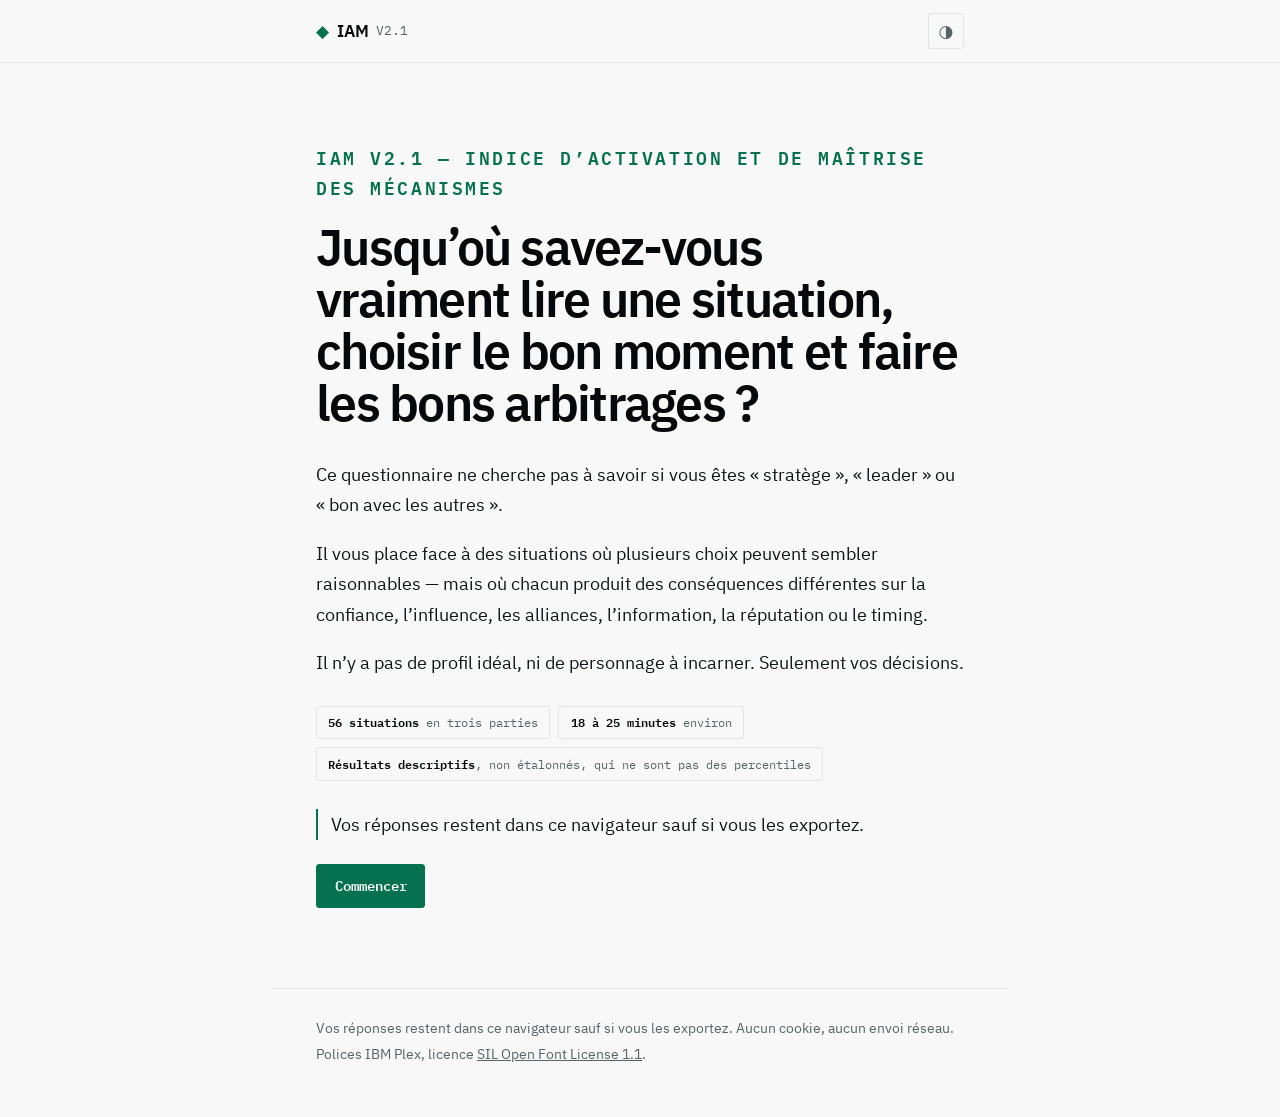
==== site/index.html @ f60e90b0 "Retire la mention pre-validation de l'en-tete et de l'accueil La mention « instrument experimental p" ====
<!doctype html>
<html lang="fr">
<head>
  <meta charset="utf-8">
  <meta name="viewport" content="width=device-width, initial-scale=1">
  <meta name="description" content="IAM V2.1 — Indice d’Activation et de Maîtrise des mécanismes. Questionnaire expérimental : 56 situations sur la lecture des groupes, la confiance, l’influence, l’information et le timing. Calcul local, aucune réponse transmise.">
  <meta name="referrer" content="no-referrer">
  <!-- Instrument pre-validation : pas d'indexation tant qu'il n'est pas valide. -->
  <meta name="robots" content="noindex">
  <!-- Aucune ressource distante : tout est servi par GitHub Pages lui-meme. -->
  <meta http-equiv="Content-Security-Policy"
        content="default-src 'self'; script-src 'self'; style-src 'self'; font-src 'self'; img-src 'self' data:; connect-src 'none'; form-action 'none'; base-uri 'none'">
  <title>IAM V2.1 — Indice d’Activation et de Maîtrise des mécanismes</title>
  <script src="assets/theme.js"></script>
  <link rel="preload" href="fonts/IBMPlexSans-Regular-Latin1.woff2" as="font" type="font/woff2" crossorigin>
  <link rel="stylesheet" href="assets/styles.css">
  <script type="module" src="assets/app.js"></script>
</head>
<body>
  <a class="skip" href="#app">Aller au contenu</a>
  <header class="top">
    <div class="wrap top-inner">
      <p class="brand"><span class="glyph" aria-hidden="true">◆</span> IAM <span class="ver">V2.1</span></p>
      <div class="top-right">
        <button id="theme-toggle" class="theme-toggle" type="button" aria-label="Changer de thème">◐</button>
      </div>
    </div>
  </header>
  <main id="app" class="wrap" tabindex="-1">
    <noscript>
      <p>Ce questionnaire nécessite JavaScript. Aucune donnée n’est envoyée : tout reste dans votre navigateur.</p>
    </noscript>
  </main>
  <footer class="wrap foot">
    <p>Vos réponses restent dans ce navigateur sauf si vous les exportez. Aucun cookie, aucun envoi réseau.</p>
    <p>Polices IBM Plex, licence <a href="fonts/OFL.txt">SIL Open Font License 1.1</a>.</p>
  </footer>
</body>
</html>
---- site/assets/styles.css ----
/* ==========================================================================
   IAM V2.1 -- feuille de style.

   Jetons, polices et bascule de theme repris de l'Atlas doctrinal
   (s-geffroy/economic-doctrine-atlas), lui-meme aligne sur ligne de crete :
   les deux sites se lisent comme une meme famille. Sombre par defaut.

   Contrastes WCAG AA (texte >= 4.5:1) dans les deux themes ; aucun etat
   n'est signale par la couleur seule (texte, coche ou style de bordure).
   ========================================================================== */

@font-face {
  font-family: "Plex Sans";
  src: url("../fonts/IBMPlexSans-Regular-Latin1.woff2") format("woff2");
  font-weight: 400; font-style: normal; font-display: swap;
}
@font-face {
  font-family: "Plex Sans";
  src: url("../fonts/IBMPlexSans-SemiBold-Latin1.woff2") format("woff2");
  font-weight: 600 700; font-style: normal; font-display: swap;
}
@font-face {
  font-family: "Plex Mono";
  src: url("../fonts/IBMPlexMono-Regular-Latin1.woff2") format("woff2");
  font-weight: 400; font-style: normal; font-display: swap;
}
@font-face {
  font-family: "Plex Mono";
  src: url("../fonts/IBMPlexMono-SemiBold-Latin1.woff2") format("woff2");
  font-weight: 600 700; font-style: normal; font-display: swap;
}

/* --- Jetons --------------------------------------------------------------- */

:root {
  --fond:        #0B0E0F;
  --surface:     #12171A;
  --surface-vive:#171E22;
  --filet:       #1F2A2E;
  --filet-vif:   #2C3B41;
  --texte:       #D6DEE1;
  --texte-fort:  #F2F6F7;
  --attenue:     #8796A0;
  --accent:      #5EE6A8;
  --accent-doux: rgba(94, 230, 168, .12);
  --alerte:      #E8B36F;
  --alerte-doux: rgba(232, 179, 111, .12);

  --police-sans: "Plex Sans", ui-sans-serif, system-ui, -apple-system, "Segoe UI", Roboto, sans-serif;
  --police-mono: "Plex Mono", ui-monospace, SFMono-Regular, "SF Mono", Menlo, Consolas, monospace;

  --rangee: 46rem;
  --gouttiere: clamp(1rem, 4vw, 2.75rem);
  --rayon: 3px;
  --transition: 140ms ease;

  color-scheme: dark;
}

@media (prefers-color-scheme: light) {
  :root:not([data-theme="dark"]) {
    --fond:        #F7F8F7;
    --surface:     #FFFFFF;
    --surface-vive:#FFFFFF;
    --filet:       #E1E6E4;
    --filet-vif:   #C6D0CD;
    --texte:       #10161A;
    --texte-fort:  #05090B;
    --attenue:     #566468;
    --accent:      #06714E;
    --accent-doux: rgba(6, 113, 78, .09);
    --alerte:      #8A5A12;
    --alerte-doux: rgba(138, 90, 18, .09);
    color-scheme: light;
  }
}

:root[data-theme="light"] {
  --fond:        #F7F8F7;
  --surface:     #FFFFFF;
  --surface-vive:#FFFFFF;
  --filet:       #E1E6E4;
  --filet-vif:   #C6D0CD;
  --texte:       #10161A;
  --texte-fort:  #05090B;
  --attenue:     #566468;
  --accent:      #06714E;
  --accent-doux: rgba(6, 113, 78, .09);
  --alerte:      #8A5A12;
  --alerte-doux: rgba(138, 90, 18, .09);
  color-scheme: light;
}

/* --- Socle ---------------------------------------------------------------- */

*, *::before, *::after { box-sizing: border-box; }

html { -webkit-text-size-adjust: 100%; }

body {
  margin: 0;
  min-height: 100vh;
  display: flex;
  flex-direction: column;
  background: var(--fond);
  color: var(--texte);
  font-family: var(--police-sans);
  font-size: 1.0625rem;
  line-height: 1.65;
  font-synthesis: none;
  -webkit-font-smoothing: antialiased;
}

a { color: inherit; }
a:hover { color: var(--accent); }

:focus-visible {
  outline: 2px solid var(--accent);
  outline-offset: 2px;
}
main:focus, h1:focus, h2:focus { outline: none; }

.wrap {
  width: min(var(--rangee), 100%);
  margin-inline: auto;
  padding-inline: var(--gouttiere);
}

.sr-only {
  position: absolute !important;
  width: 1px; height: 1px;
  padding: 0; margin: -1px;
  overflow: hidden; clip: rect(0 0 0 0);
  white-space: nowrap; border: 0;
}

.skip {
  position: absolute; left: 1rem; top: -3rem; z-index: 10;
  background: var(--surface); color: var(--texte-fort);
  padding: .5rem .75rem; border: 1px solid var(--accent); border-radius: var(--rayon);
}
.skip:focus { top: .5rem; }

/* --- En-tete et pied ------------------------------------------------------ */

.top {
  position: sticky; top: 0; z-index: 3;
  background: color-mix(in srgb, var(--fond) 92%, transparent);
  border-bottom: 1px solid var(--filet);
  backdrop-filter: blur(12px);
}
.top-inner {
  display: flex; flex-wrap: wrap; align-items: center; justify-content: space-between;
  gap: .5rem 1rem;
  padding-block: .8rem;
}
.brand {
  margin: 0;
  display: inline-flex; align-items: center; gap: .5rem;
  font-weight: 600; letter-spacing: -.01em;
  color: var(--texte-fort);
}
.glyph { color: var(--accent); }
.ver { font-family: var(--police-mono); font-size: .8rem; font-weight: 400; color: var(--attenue); }
.top-right { display: flex; align-items: center; gap: .6rem; }
.theme-toggle {
  border: 1px solid var(--filet); background: none; cursor: pointer;
  width: 2.25rem; height: 2.25rem; line-height: 1;
  border-radius: var(--rayon);
  color: var(--attenue); font: inherit;
  transition: color var(--transition), border-color var(--transition);
}
.theme-toggle:hover { color: var(--accent); border-color: var(--accent); }

main { flex: 1; padding-block: clamp(1.5rem, 5vw, 3rem) 3rem; }

.foot {
  color: var(--attenue);
  font-size: .85rem;
  padding-block: 1.5rem 3rem;
  border-top: 1px solid var(--filet);
}
.foot p { margin: .25rem 0; }

/* --- Textes --------------------------------------------------------------- */

.eyebrow {
  margin: 0;
  font-family: var(--police-mono); font-size: .72rem; font-weight: 600;
  text-transform: uppercase; letter-spacing: .14em;
  color: var(--accent);
}
h1, h2 { color: var(--texte-fort); font-weight: 600; letter-spacing: -.02em; }
h1 { font-size: clamp(1.6rem, 5vw, 2.6rem); line-height: 1.1; margin: .35em 0 .6em; }
.welcome h1 { font-size: clamp(1.9rem, 6vw, 3.1rem); letter-spacing: -.035em; line-height: 1.05; }
h2 { font-size: clamp(1.2rem, 3vw, 1.5rem); margin: 2.5rem 0 .6rem; }
.muted { color: var(--attenue); }
.big { font-size: 1.15rem; }

.card {
  background: var(--surface);
  border: 1px solid var(--filet);
  border-radius: var(--rayon);
  padding: clamp(1.1rem, 4vw, 2rem);
}
.welcome { background: none; border: 0; padding-inline: 0; }
.welcome > p { font-size: clamp(1.02rem, 1.6vw, 1.15rem); }

.facts { display: flex; flex-wrap: wrap; gap: .5rem; margin: 1.75rem 0; padding: 0; list-style: none; }
.facts li {
  border: 1px solid var(--filet); border-radius: var(--rayon);
  padding: .35rem .7rem;
  font-family: var(--police-mono); font-size: .78rem; color: var(--attenue);
}
.facts strong { color: var(--texte-fort); font-weight: 600; }

.privacy { border-left: 2px solid var(--accent); padding-left: .8rem; }
.warn {
  border: 1px solid var(--alerte); background: var(--alerte-doux);
  border-radius: var(--rayon);
  padding: .75rem 1rem;
}
.not-scored {
  border: 1px dashed var(--filet-vif); border-radius: var(--rayon);
  padding: .75rem 1rem;
  font-family: var(--police-mono); font-size: .9rem;
}

.scenario p { margin: 0 0 .8rem; font-size: clamp(1.08rem, 2.2vw, 1.25rem); line-height: 1.5; color: var(--texte-fort); }
.hint { color: var(--attenue); font-family: var(--police-mono); font-size: .8rem; margin: 1.25rem 0 1rem; }

/* --- Progression ---------------------------------------------------------- */

.progress { margin-bottom: 1.25rem; }
.progress-label { margin: 0 0 .4rem; font-family: var(--police-mono); font-size: .78rem; color: var(--texte); }
.progress-label span { color: var(--attenue); }
.progress-bar, .bar { height: 4px; background: var(--filet); overflow: hidden; border-radius: 2px; }
.progress-bar > span, .bar > span { display: block; height: 100%; background: var(--accent); }
.bar { height: 6px; }

/* --- Boutons -------------------------------------------------------------- */

.actions, .nav { display: flex; flex-wrap: wrap; gap: .75rem; margin-top: 1.5rem; }
.nav { justify-content: space-between; }
.btn {
  display: inline-flex; align-items: center; justify-content: center; gap: .5rem;
  min-height: 2.75rem;
  border: 1px solid var(--filet-vif); background: transparent; color: var(--texte-fort);
  border-radius: var(--rayon);
  padding: .65rem 1.1rem;
  font-family: var(--police-mono); font-size: .85rem; font-weight: 600;
  cursor: pointer;
  transition: background var(--transition), color var(--transition), border-color var(--transition);
}
.btn:hover { border-color: var(--accent); color: var(--accent); }
.btn.primary { border-color: var(--accent); background: var(--accent); color: var(--fond); }
.btn.primary:hover { background: transparent; color: var(--accent); }
.btn.ghost { border-color: transparent; color: var(--attenue); text-decoration: underline; padding-inline: .25rem; font-weight: 400; }
.btn.ghost:hover { color: var(--alerte); }
.btn[aria-disabled="true"], .btn[aria-disabled="true"]:hover {
  background: transparent; border-color: var(--filet-vif); border-style: dashed; color: var(--attenue); cursor: not-allowed;
}
.nav-status { min-height: 1.65em; margin: .6rem 0 0; color: var(--alerte); font-size: .9rem; }
.reset { margin-top: .5rem; text-align: right; }

/* --- Options PLUS / MOINS ------------------------------------------------- */

.opts { list-style: none; padding: 0; margin: 0; display: grid; gap: .6rem; }
.opt {
  background: var(--surface-vive);
  border: 1px solid var(--filet);
  border-left-width: 3px;
  border-radius: var(--rayon);
  padding: .85rem 1rem;
  transition: border-color var(--transition), background var(--transition);
}
.opt[data-pick="best"] { border-color: var(--accent); background: var(--accent-doux); }
.opt[data-pick="worst"] { border-color: var(--alerte); background: var(--alerte-doux); border-style: dashed; border-left-style: solid; }
.opt-text { margin: 0 0 .7rem; }
.opt-num { font-family: var(--police-mono); font-weight: 600; color: var(--attenue); }
.opt-picks { display: flex; flex-wrap: wrap; gap: .5rem; }
.pick {
  display: inline-flex; align-items: center; gap: .45rem;
  min-height: 2.5rem;
  padding: .3rem .75rem;
  border: 1px solid var(--filet-vif); border-radius: var(--rayon);
  font-family: var(--police-mono); font-size: .8rem;
  cursor: pointer;
}
.pick input { width: 1.1rem; height: 1.1rem; margin: 0; }
.pick-best { color: var(--accent); }
.pick-best input { accent-color: var(--accent); }
.pick-worst { color: var(--alerte); }
.pick-worst input { accent-color: var(--alerte); }
.pick:hover { border-color: currentColor; }
.pick:has(input:checked) { border-color: currentColor; font-weight: 600; }
.pick:has(input:checked) > span:first-of-type::before { content: "✓ "; }
.pick:has(input:disabled) { cursor: not-allowed; color: var(--attenue); border-style: dotted; }
.pick-note { font-weight: 400; }

/* --- Echelle ACT ---------------------------------------------------------- */

.act { border: 0; padding: 0; margin: 0; display: grid; gap: .5rem; }
.act-choice {
  display: flex; align-items: center; gap: .8rem;
  min-height: 2.9rem;
  padding: .5rem 1rem;
  background: var(--surface-vive);
  border: 1px solid var(--filet); border-radius: var(--rayon);
  cursor: pointer;
  transition: border-color var(--transition), background var(--transition);
}
.act-choice:hover { border-color: var(--accent); }
.act-choice input { width: 1.1rem; height: 1.1rem; margin: 0; accent-color: var(--accent); }
.act-choice:has(input:checked) { border-color: var(--accent); background: var(--accent-doux); font-weight: 600; color: var(--texte-fort); }
.act-value {
  min-width: 1.8rem; text-align: center;
  font-family: var(--police-mono); font-weight: 600;
  border: 1px solid var(--filet-vif); border-radius: var(--rayon);
}
.scale-legend { padding-left: 1.2rem; font-family: var(--police-mono); font-size: .85rem; }

/* --- Tableaux de scores --------------------------------------------------- */

.table-wrap { overflow-x: auto; }
.scores { width: 100%; border-collapse: collapse; margin-top: .5rem; }
.scores caption { text-align: left; font-family: var(--police-mono); font-size: .78rem; color: var(--attenue); padding-bottom: .4rem; }
.scores th, .scores td { padding: .55rem .5rem; border-bottom: 1px solid var(--filet); text-align: left; vertical-align: middle; }
.scores thead th { font-family: var(--police-mono); font-size: .72rem; text-transform: uppercase; letter-spacing: .08em; color: var(--attenue); font-weight: 600; }
.scores tbody th { font-weight: 400; }
.scores .num { white-space: nowrap; font-family: var(--police-mono); font-variant-numeric: tabular-nums; color: var(--texte-fort); }
.scores .bar-cell { width: 30%; min-width: 4rem; }

@media (max-width: 30rem) {
  .scores .bar-cell { display: none; }
  .nav .btn { flex: 1 1 auto; }
}

@media (prefers-reduced-motion: reduce) {
  * { transition: none !important; }
}
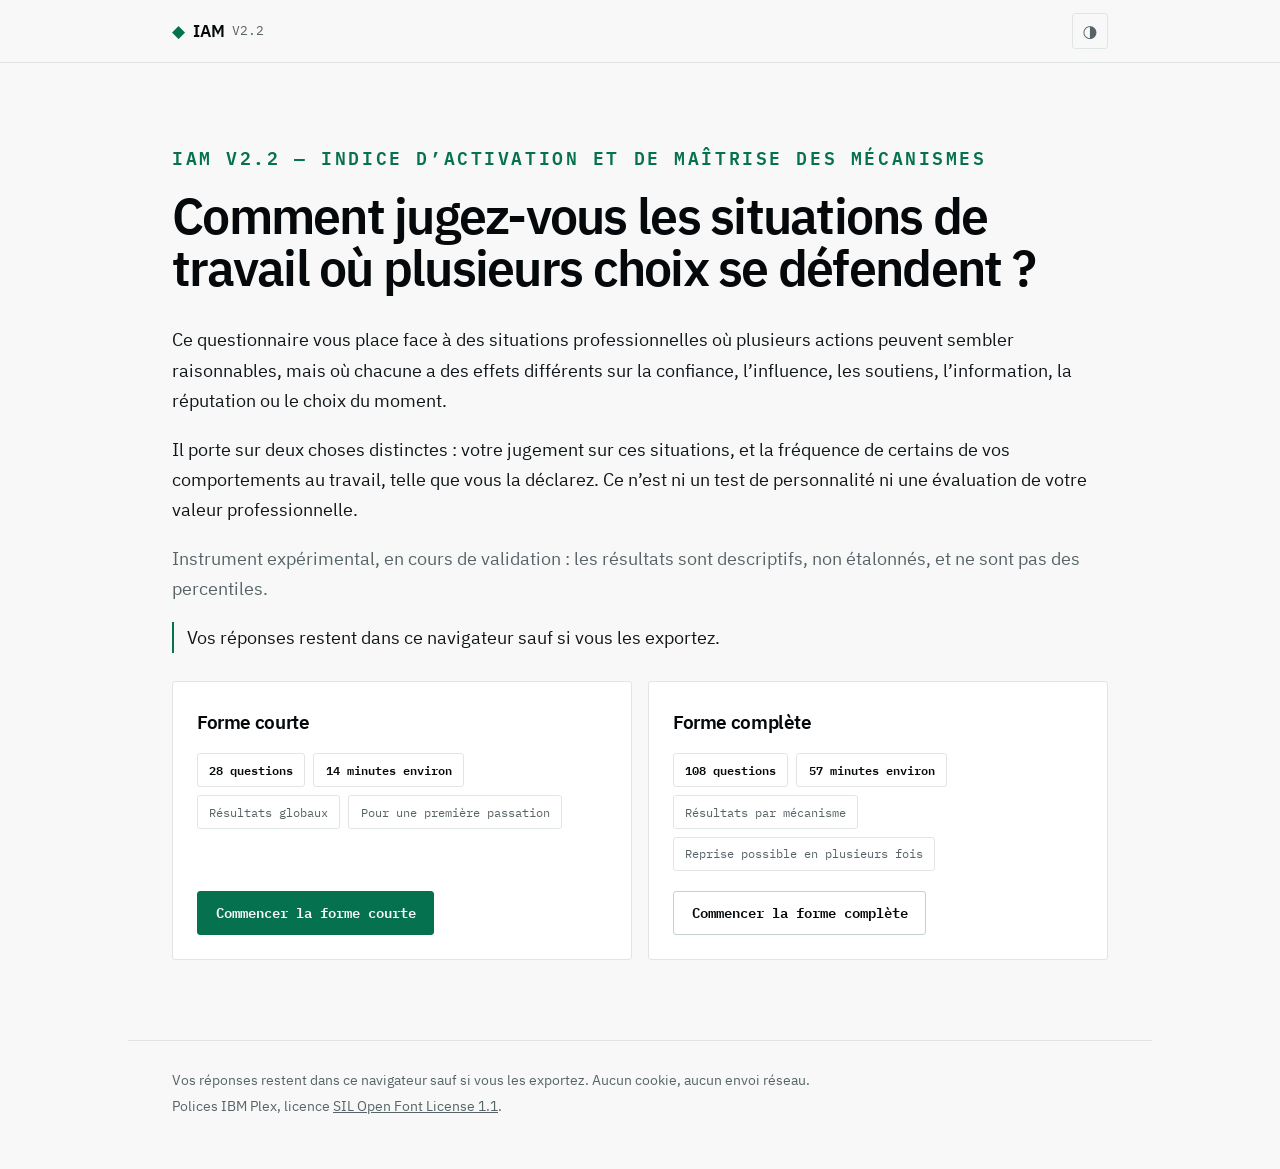
==== commit bd4a4e30: "Questionnaire IAM V2.2 : professionnel, forme courte et forme complete - Items reecrits en contexte " ====
--- a/site/index.html
+++ b/site/index.html
@@ -3,14 +3,14 @@
 <head>
   <meta charset="utf-8">
   <meta name="viewport" content="width=device-width, initial-scale=1">
-  <meta name="description" content="IAM V2.1 — Indice d’Activation et de Maîtrise des mécanismes. Questionnaire expérimental : 56 situations sur la lecture des groupes, la confiance, l’influence, l’information et le timing. Calcul local, aucune réponse transmise.">
+  <meta name="description" content="IAM V2.2 — Indice d’Activation et de Maîtrise des mécanismes. Questionnaire expérimental sur le jugement en situation professionnelle : confiance, soutiens, influence, information, choix du moment. Forme courte ou complète. Calcul local, aucune réponse transmise.">
   <meta name="referrer" content="no-referrer">
   <!-- Instrument pre-validation : pas d'indexation tant qu'il n'est pas valide. -->
   <meta name="robots" content="noindex">
   <!-- Aucune ressource distante : tout est servi par GitHub Pages lui-meme. -->
   <meta http-equiv="Content-Security-Policy"
         content="default-src 'self'; script-src 'self'; style-src 'self'; font-src 'self'; img-src 'self' data:; connect-src 'none'; form-action 'none'; base-uri 'none'">
-  <title>IAM V2.1 — Indice d’Activation et de Maîtrise des mécanismes</title>
+  <title>IAM V2.2 — Indice d’Activation et de Maîtrise des mécanismes</title>
   <script src="assets/theme.js"></script>
   <link rel="preload" href="fonts/IBMPlexSans-Regular-Latin1.woff2" as="font" type="font/woff2" crossorigin>
   <link rel="stylesheet" href="assets/styles.css">
@@ -20,7 +20,7 @@
   <a class="skip" href="#app">Aller au contenu</a>
   <header class="top">
     <div class="wrap top-inner">
-      <p class="brand"><span class="glyph" aria-hidden="true">◆</span> IAM <span class="ver">V2.1</span></p>
+      <p class="brand"><span class="glyph" aria-hidden="true">◆</span> IAM <span class="ver">V2.2</span></p>
       <div class="top-right">
         <button id="theme-toggle" class="theme-toggle" type="button" aria-label="Changer de thème">◐</button>
       </div>
--- a/site/assets/styles.css
+++ b/site/assets/styles.css
@@ -49,7 +49,7 @@
   --police-sans: "Plex Sans", ui-sans-serif, system-ui, -apple-system, "Segoe UI", Roboto, sans-serif;
   --police-mono: "Plex Mono", ui-monospace, SFMono-Regular, "SF Mono", Menlo, Consolas, monospace;
 
-  --rangee: 46rem;
+  --rangee: 64rem;
   --gouttiere: clamp(1rem, 4vw, 2.75rem);
   --rayon: 3px;
   --transition: 140ms ease;
@@ -214,6 +214,20 @@
 }
 .facts strong { color: var(--texte-fort); font-weight: 600; }
 
+/* Choix de la forme : deux cartes cote a cote, empilees sur ecran etroit. */
+.form-cards {
+  display: grid; grid-template-columns: repeat(auto-fit, minmax(16rem, 1fr)); gap: 1rem;
+  margin: 1.75rem 0 0; padding: 0; list-style: none;
+}
+.form-card {
+  border: 1px solid var(--filet); border-radius: var(--rayon); background: var(--surface);
+  padding: clamp(1rem, 3vw, 1.5rem);
+  display: flex; flex-direction: column;
+}
+.form-card h2 { margin: 0; font-size: 1.2rem; }
+.form-card .facts { margin: 1rem 0 1.25rem; flex: 1; align-content: flex-start; }
+.form-card .btn { align-self: flex-start; }
+
 .privacy { border-left: 2px solid var(--accent); padding-left: .8rem; }
 .warn {
   border: 1px solid var(--alerte); background: var(--alerte-doux);
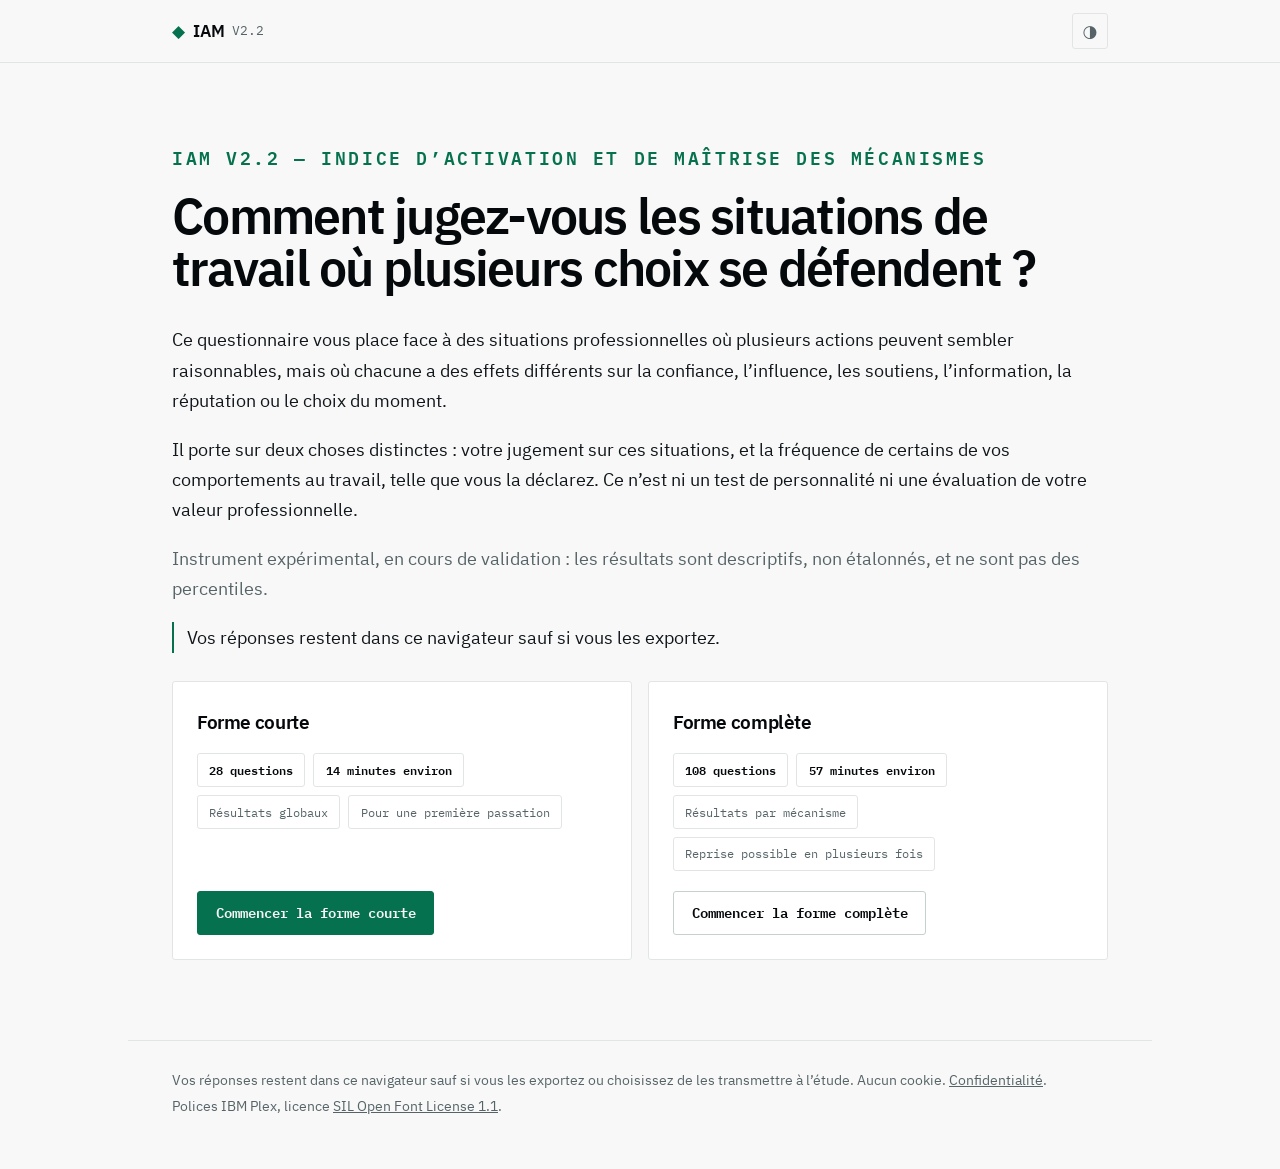
==== commit 69fa4aa5: "Collecte du pilote preparee, fermee par defaut - Service collect (src/collect/server.py, bibliothequ" ====
--- a/site/index.html
+++ b/site/index.html
@@ -11,10 +11,10 @@
   <meta http-equiv="Content-Security-Policy"
         content="default-src 'self'; script-src 'self'; style-src 'self'; font-src 'self'; img-src 'self' data:; connect-src 'none'; form-action 'none'; base-uri 'none'">
   <title>IAM V2.2 — Indice d’Activation et de Maîtrise des mécanismes</title>
-  <script src="assets/theme.js"></script>
+  <script src="assets/theme.js?v=2.2"></script>
   <link rel="preload" href="fonts/IBMPlexSans-Regular-Latin1.woff2" as="font" type="font/woff2" crossorigin>
-  <link rel="stylesheet" href="assets/styles.css">
-  <script type="module" src="assets/app.js"></script>
+  <link rel="stylesheet" href="assets/styles.css?v=2.2">
+  <script type="module" src="assets/app.js?v=2.2"></script>
 </head>
 <body>
   <a class="skip" href="#app">Aller au contenu</a>
@@ -32,7 +32,7 @@
     </noscript>
   </main>
   <footer class="wrap foot">
-    <p>Vos réponses restent dans ce navigateur sauf si vous les exportez. Aucun cookie, aucun envoi réseau.</p>
+    <p>Vos réponses restent dans ce navigateur sauf si vous les exportez ou choisissez de les transmettre à l’étude. Aucun cookie. <a href="confidentialite/">Confidentialité</a>.</p>
     <p>Polices IBM Plex, licence <a href="fonts/OFL.txt">SIL Open Font License 1.1</a>.</p>
   </footer>
 </body>
--- a/site/assets/styles.css
+++ b/site/assets/styles.css
@@ -353,3 +353,33 @@
 @media (prefers-reduced-motion: reduce) {
   * { transition: none !important; }
 }
+
+/* --- Notation experte (site/experts/) --------------------------------------- */
+
+.field { display: grid; gap: .35rem; margin: 1rem 0; }
+.field label { font-family: var(--police-mono); font-size: .8rem; color: var(--attenue); }
+.text-input {
+  font: inherit; color: var(--texte-fort); background: var(--surface);
+  border: 1px solid var(--filet-vif); border-radius: var(--rayon);
+  padding: .55rem .7rem; max-width: 100%;
+}
+textarea.text-input { width: 100%; resize: vertical; }
+.k-row { display: flex; flex-wrap: wrap; align-items: center; gap: .5rem .9rem; }
+.k-row label { font-family: var(--police-mono); font-size: .78rem; color: var(--attenue); }
+.k-number { width: 5.5rem; }
+.k-number, .k-row input { font: inherit; }
+.k-range { flex: 1 1 10rem; min-width: 0; accent-color: var(--accent); }
+.k-group { font-family: var(--police-mono); font-size: .78rem; flex-basis: 100%; }
+
+/* --- Collecte : consentement et code de participation ------------------------ */
+
+.check { display: flex; gap: .6rem; align-items: flex-start; }
+.check input { margin-top: .3rem; width: 1.1rem; height: 1.1rem; accent-color: var(--accent); flex: none; }
+.code-box {
+  border: 1px solid var(--accent); border-radius: var(--rayon);
+  padding: .75rem 1rem; font-family: var(--police-mono); word-break: break-all;
+}
+.notice h2 { margin-top: 2rem; }
+.notice dt { font-weight: 600; color: var(--texte-fort); margin-top: .8rem; }
+.notice dd { margin: .2rem 0 0; }
+.fill { font-weight: 600; }
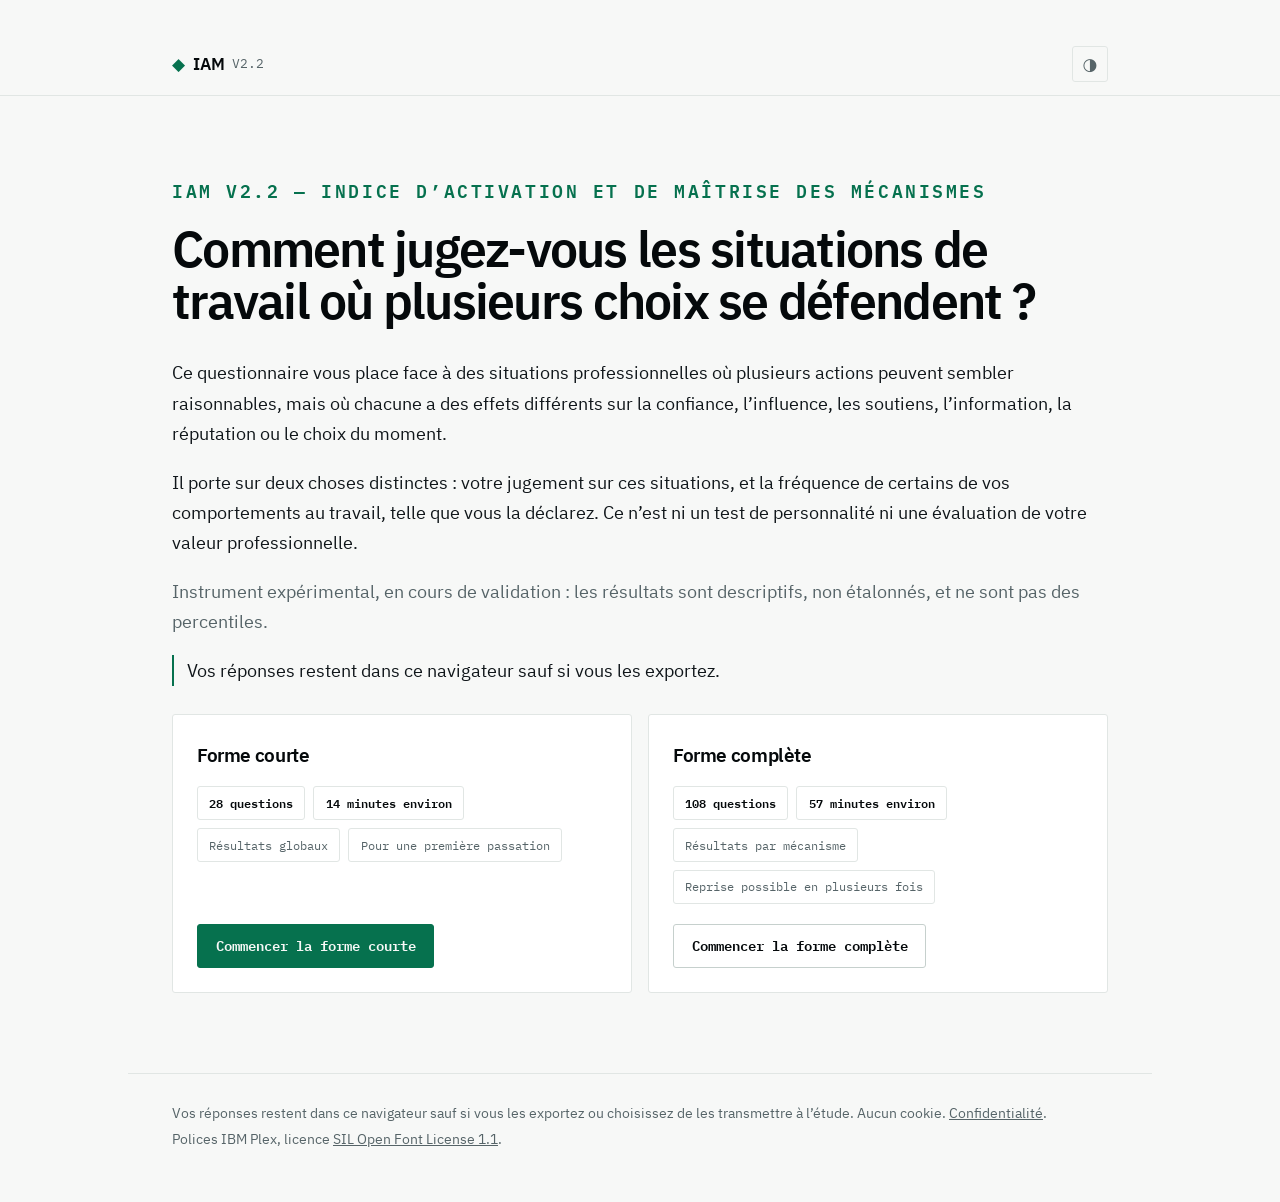
==== commit 1ef56c87: "Reserver la place du bandeau de ligne de crete Le kit posait son bandeau apres le premier affichage " ====
--- a/site/index.html
+++ b/site/index.html
@@ -7,17 +7,21 @@
   <meta name="referrer" content="no-referrer">
   <!-- Instrument pre-validation : pas d'indexation tant qu'il n'est pas valide. -->
   <meta name="robots" content="noindex">
-  <!-- Aucune ressource distante : tout est servi par GitHub Pages lui-meme. -->
+  <!-- Une seule ressource distante : le kit de ligne de crete (bandeau et
+       pied communs aux travaux, script et polices). Tout le reste est servi
+       par GitHub Pages lui-meme. -->
   <meta http-equiv="Content-Security-Policy"
-        content="default-src 'self'; script-src 'self'; style-src 'self'; font-src 'self'; img-src 'self' data:; connect-src 'none'; form-action 'none'; base-uri 'none'">
+        content="default-src 'self'; script-src 'self' https://www.ligne-de-crete.fr; style-src 'self'; font-src 'self' https://www.ligne-de-crete.fr; img-src 'self' data:; connect-src 'none'; form-action 'none'; base-uri 'none'">
   <title>IAM V2.2 — Indice d’Activation et de Maîtrise des mécanismes</title>
   <script src="assets/theme.js?v=2.2"></script>
   <link rel="preload" href="fonts/IBMPlexSans-Regular-Latin1.woff2" as="font" type="font/woff2" crossorigin>
   <link rel="stylesheet" href="assets/styles.css?v=2.2">
   <script type="module" src="assets/app.js?v=2.2"></script>
+<script defer src="https://www.ligne-de-crete.fr/kit/v1/ldc-kit.js"></script>
 </head>
 <body>
   <a class="skip" href="#app">Aller au contenu</a>
+  <ldc-bandeau></ldc-bandeau>
   <header class="top">
     <div class="wrap top-inner">
       <p class="brand"><span class="glyph" aria-hidden="true">◆</span> IAM <span class="ver">V2.2</span></p>
--- a/site/assets/styles.css
+++ b/site/assets/styles.css
@@ -143,6 +143,11 @@
 
 /* --- En-tete et pied ------------------------------------------------------ */
 
+/* Place du bandeau de ligne de crete, reservee jusqu'a ce que le kit le
+   remplisse : sans elle, il arrive apres le premier affichage et fait
+   descendre la page de sa hauteur (33 px, fixee par /kit/v1/). */
+ldc-bandeau:not(:defined) { display: block; height: 33px; }
+
 .top {
   position: sticky; top: 0; z-index: 3;
   background: color-mix(in srgb, var(--fond) 92%, transparent);
